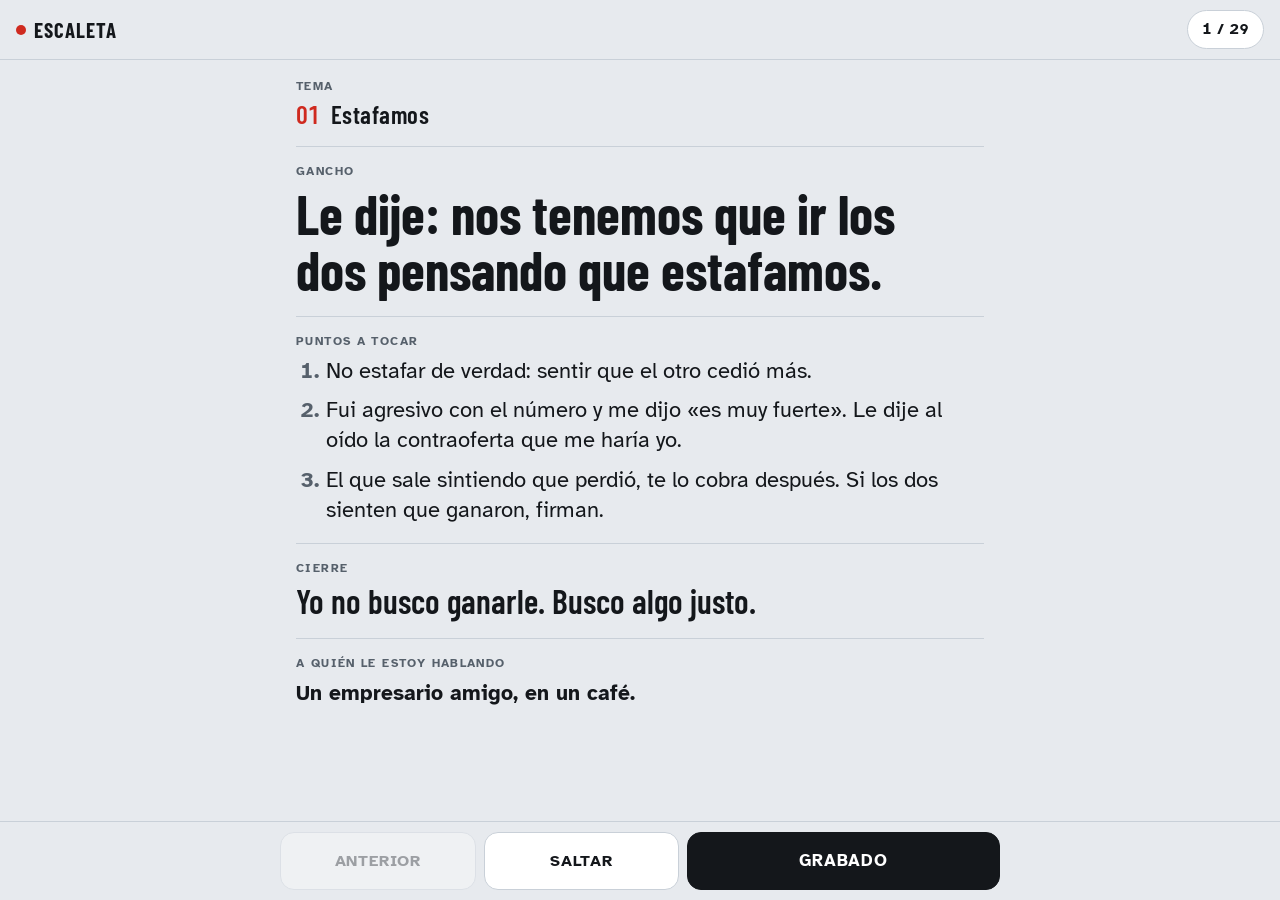
==== escaleta-61ca1c35302c6a0f/index.html @ a360f008 "escaleta: la app de grabacion, un tema por pantalla Tema, gancho, puntos a tocar, cierre y a quien l" ====
<!doctype html>
<html lang="es">
<head>
<meta charset="utf-8">
<meta name="viewport" content="width=device-width, initial-scale=1, viewport-fit=cover">
<meta name="robots" content="noindex, nofollow">
<meta name="description" content="Un tema por pantalla para grabar clips: gancho, puntos a tocar, cierre y a quién le hablás.">
<meta name="theme-color" content="#E7EAEE" media="(prefers-color-scheme: light)">
<meta name="theme-color" content="#0E1013" media="(prefers-color-scheme: dark)">
<meta name="apple-mobile-web-app-capable" content="yes">
<meta name="mobile-web-app-capable" content="yes">
<meta name="apple-mobile-web-app-status-bar-style" content="black-translucent">
<meta name="apple-mobile-web-app-title" content="Escaleta">
<title>Escaleta</title>
<link rel="manifest" href="manifest.webmanifest">
<link rel="icon" type="image/png" sizes="32x32" href="icons/favicon-32.png">
<link rel="apple-touch-icon" href="icons/apple-touch-icon.png">
<link rel="preload" href="fonts/barlow-condensed-700.woff2" as="font" type="font/woff2" crossorigin>
<link rel="preload" href="fonts/atkinson-hyperlegible-400.woff2" as="font" type="font/woff2" crossorigin>
<link rel="stylesheet" href="app.css">
</head>
<body>
<header class="top">
  <span class="marca"><span class="dot" aria-hidden="true"></span>ESCALETA</span>
  <button id="contador" class="contador" type="button" aria-label="Ver todos los temas">&nbsp;</button>
</header>

<main id="vista-tema" class="vista" aria-live="polite">
  <section class="campo">
    <p class="lbl">TEMA</p>
    <h1 id="tema" class="tema-titulo"></h1>
  </section>
  <section class="campo">
    <p class="lbl">GANCHO</p>
    <p id="gancho" class="gancho"></p>
  </section>
  <section class="campo">
    <p class="lbl">PUNTOS A TOCAR</p>
    <ol id="puntos" class="puntos"></ol>
  </section>
  <section class="campo">
    <p class="lbl">CIERRE</p>
    <p id="cierre" class="cierre"></p>
  </section>
  <section class="campo">
    <p class="lbl">A QUIÉN LE ESTOY HABLANDO</p>
    <p id="aquien" class="aquien"></p>
  </section>
</main>

<main id="vista-lista" class="vista" hidden>
  <div class="lista-head">
    <h2>Todos los temas</h2>
    <button id="volver" class="btn primario" type="button">VOLVER</button>
  </div>
  <p id="resumen" class="nota"></p>
  <ol id="items" class="items"></ol>
  <div class="pie">
    <button id="reiniciar" class="btn" type="button">Empezar de cero</button>
  </div>
</main>

<main id="vista-fin" class="vista" hidden>
  <p class="gancho">Listo.</p>
  <p id="fin-texto" class="aquien"></p>
  <div class="fila">
    <button id="ir-saltados" class="btn primario" type="button" hidden></button>
    <button id="ver-todos" class="btn" type="button">Ver todos</button>
  </div>
</main>

<main id="vista-error" class="vista" hidden>
  <p class="cierre">No pude cargar los guiones.</p>
  <p class="nota">Abrí la app una vez con internet para que se descarguen. Después funciona sin conexión.</p>
  <div class="fila"><button id="reintentar" class="btn primario" type="button">Reintentar</button></div>
</main>

<nav id="acciones" class="acciones" aria-label="Acciones">
  <div class="acciones-in">
    <button id="anterior" type="button">ANTERIOR</button>
    <button id="saltar" type="button">SALTAR</button>
    <button id="grabado" class="primario" type="button">GRABADO</button>
  </div>
</nav>

<script src="app.js" defer></script>
</body>
</html>
---- escaleta-61ca1c35302c6a0f/app.css ----
@font-face { font-family: "Barlow Condensed"; font-style: normal; font-weight: 600; font-display: swap; src: url("fonts/barlow-condensed-600.woff2") format("woff2"); }
@font-face { font-family: "Barlow Condensed"; font-style: normal; font-weight: 700; font-display: swap; src: url("fonts/barlow-condensed-700.woff2") format("woff2"); }
@font-face { font-family: "Atkinson Hyperlegible"; font-style: normal; font-weight: 400; font-display: swap; src: url("fonts/atkinson-hyperlegible-400.woff2") format("woff2"); }
@font-face { font-family: "Atkinson Hyperlegible"; font-style: normal; font-weight: 700; font-display: swap; src: url("fonts/atkinson-hyperlegible-700.woff2") format("woff2"); }

/* Un tema por pantalla, los botones siempre abajo al alcance del pulgar. */
:root {
  --bg: #E7EAEE;
  --surface: #FFFFFF;
  --ink: #14171B;
  --muted: #56606B;
  --line: #C9D0D8;
  --tally: #CF2A1F;
  --ok: #1E7449;
  --btn: #14171B;
  --btn-ink: #FFFFFF;
  --f-display: "Barlow Condensed", "Arial Narrow", "Roboto Condensed", sans-serif;
  --f-read: "Atkinson Hyperlegible", system-ui, -apple-system, "Segoe UI", Roboto, sans-serif;
  color-scheme: light;
}
@media (prefers-color-scheme: dark) {
  :root {
    --bg: #0E1013; --surface: #171A1F; --ink: #ECEFF3; --muted: #9AA4AF; --line: #2B3038;
    --tally: #FF4D40; --ok: #52C48C; --btn: #ECEFF3; --btn-ink: #0E1013;
    color-scheme: dark;
  }
}

* { box-sizing: border-box; }
html, body { margin: 0; }
body { background: var(--bg); color: var(--ink); font-family: var(--f-read); font-size: 16px; line-height: 1.45; -webkit-text-size-adjust: 100%; }
[hidden] { display: none !important; }
button { font: inherit; color: inherit; touch-action: manipulation; -webkit-tap-highlight-color: transparent; }
button:focus-visible { outline: 3px solid var(--tally); outline-offset: 2px; }

.top { position: sticky; top: 0; z-index: 2; display: flex; align-items: center; justify-content: space-between; gap: 12px; padding: calc(10px + env(safe-area-inset-top, 0px)) 16px 10px; background: var(--bg); border-bottom: 1px solid var(--line); }
.marca { display: inline-flex; align-items: center; gap: 8px; font-family: var(--f-display); font-weight: 700; font-size: 1.3rem; letter-spacing: 0.05em; }
.dot { width: 10px; height: 10px; border-radius: 50%; background: var(--tally); flex: none; }
.contador { border: 1px solid var(--line); background: var(--surface); border-radius: 999px; padding: 7px 14px; font-weight: 700; font-variant-numeric: tabular-nums; cursor: pointer; min-width: 4.5em; }

.vista { max-width: 720px; margin: 0 auto; padding: 18px 16px calc(116px + env(safe-area-inset-bottom, 0px)); display: grid; gap: 18px; }
.campo { display: grid; gap: 6px; min-width: 0; }
.campo + .campo { padding-top: 16px; border-top: 1px solid var(--line); }
.lbl { margin: 0; font-size: 0.72rem; font-weight: 700; letter-spacing: 0.12em; color: var(--muted); }

.tema-titulo { margin: 0; display: flex; flex-wrap: wrap; align-items: baseline; gap: 4px 10px; font-family: var(--f-display); font-weight: 600; font-size: 1.55rem; line-height: 1.1; letter-spacing: 0.02em; }
.num { color: var(--tally); font-variant-numeric: tabular-nums; }
.etiqueta { font-family: var(--f-read); font-size: 0.7rem; font-weight: 700; letter-spacing: 0.08em; text-transform: uppercase; padding: 2px 8px; border-radius: 999px; border: 1.5px solid currentColor; }
.etiqueta.ok { color: var(--ok); }
.etiqueta.salto, .etiqueta.opcional { color: var(--muted); }

.gancho { margin: 0; font-family: var(--f-display); font-weight: 700; font-size: clamp(2rem, 8.2vw, 3.4rem); line-height: 1.03; text-wrap: balance; }
.puntos { margin: 0; padding-left: 1.4em; display: grid; gap: 10px; font-size: clamp(1.1rem, 4.1vw, 1.35rem); line-height: 1.38; }
.puntos li::marker { font-weight: 700; color: var(--muted); }
.cierre { margin: 0; font-family: var(--f-display); font-weight: 600; font-size: clamp(1.5rem, 5.8vw, 2.1rem); line-height: 1.12; text-wrap: balance; }
.aquien { margin: 0; font-weight: 700; font-size: clamp(1.1rem, 4.1vw, 1.3rem); }

.acciones { position: fixed; left: 0; right: 0; bottom: 0; z-index: 3; padding: 10px 16px calc(10px + env(safe-area-inset-bottom, 0px)); background: var(--bg); border-top: 1px solid var(--line); }
.acciones-in { max-width: 720px; margin: 0 auto; display: grid; grid-template-columns: 1fr 1fr 1.6fr; gap: 8px; }
.acciones button { min-height: 58px; border-radius: 14px; border: 1px solid var(--line); background: var(--surface); font-weight: 700; font-size: 0.98rem; letter-spacing: 0.05em; cursor: pointer; }
.acciones .primario { background: var(--btn); color: var(--btn-ink); border-color: var(--btn); font-size: 1.08rem; }
.acciones button:disabled { opacity: 0.35; cursor: default; }

.btn { border: 1px solid var(--line); background: var(--surface); border-radius: 12px; padding: 12px 16px; font-weight: 700; cursor: pointer; }
.btn.primario { background: var(--btn); color: var(--btn-ink); border-color: var(--btn); }
.fila { display: flex; flex-wrap: wrap; gap: 8px; }
.nota { margin: 0; color: var(--muted); font-size: 0.92rem; }

.lista-head { display: flex; align-items: center; justify-content: space-between; gap: 12px; flex-wrap: wrap; }
.lista-head h2 { margin: 0; font-family: var(--f-display); font-weight: 700; font-size: 1.7rem; }
.items { list-style: none; margin: 0; padding: 0; display: grid; gap: 6px; }
.item { width: 100%; text-align: left; display: grid; grid-template-columns: 2.2em minmax(0, 1fr) auto; align-items: center; gap: 10px; padding: 12px 14px; border-radius: 12px; border: 1px solid var(--line); background: var(--surface); cursor: pointer; }
.item.actual { border-color: var(--tally); box-shadow: 0 0 0 1px var(--tally); }
.item.cerrado { opacity: 0.6; }
.item .n { color: var(--tally); font-weight: 700; font-variant-numeric: tabular-nums; }
.item .t { font-weight: 700; min-width: 0; }
.item .t small { display: block; font-weight: 400; color: var(--muted); overflow: hidden; text-overflow: ellipsis; white-space: nowrap; }
.item .e { font-size: 0.7rem; font-weight: 700; letter-spacing: 0.06em; text-transform: uppercase; }
.item .e.ok { color: var(--ok); }
.item .e.salto { color: var(--muted); }
.pie { padding-top: 8px; }

@media (prefers-reduced-motion: reduce) { * { transition: none !important; animation: none !important; } }
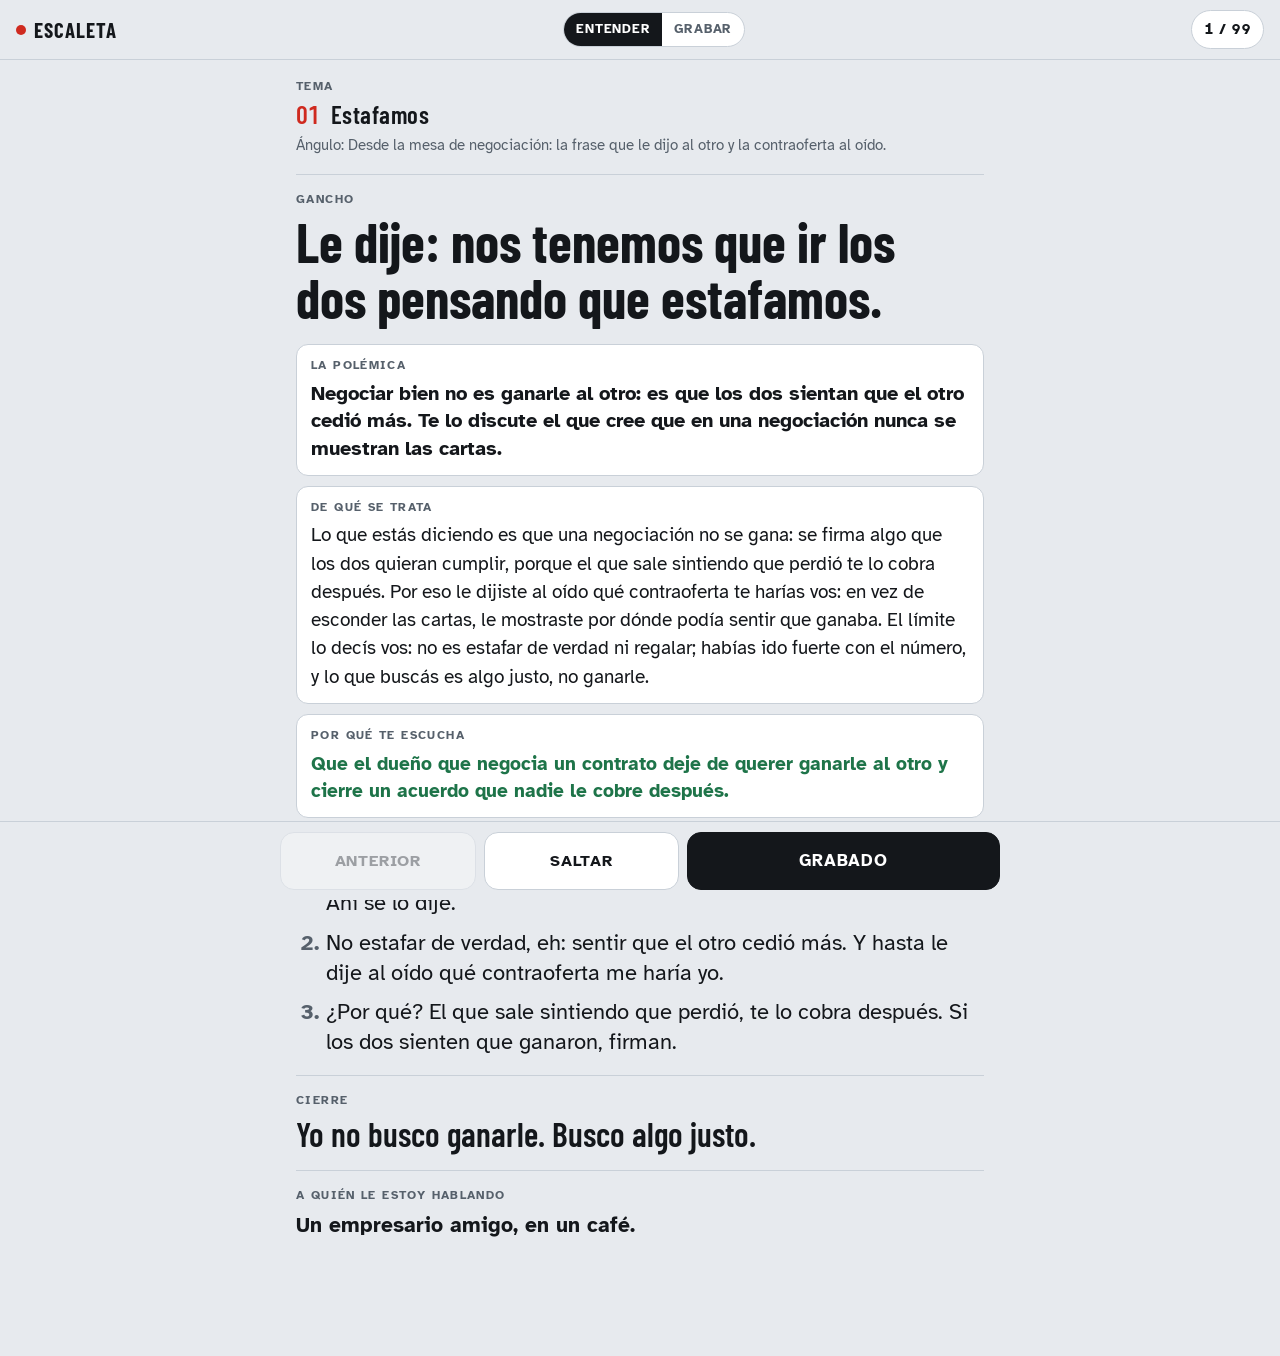
==== commit 1de40f78: "escaleta: los 99 temas con gancho, polemica, de que se trata y por que te escucha Cada tema suma la " ====
--- a/escaleta-61ca1c35302c6a0f/index.html
+++ b/escaleta-61ca1c35302c6a0f/index.html
@@ -21,7 +21,11 @@
 </head>
 <body>
 <header class="top">
-  <span class="marca"><span class="dot" aria-hidden="true"></span>ESCALETA</span>
+  <span class="marca"><span class="dot" aria-hidden="true"></span><span class="marca-txt">ESCALETA</span></span>
+  <div class="modo" role="group" aria-label="Modo">
+    <button id="modo-entender" type="button" aria-pressed="true">ENTENDER</button>
+    <button id="modo-grabar" type="button" aria-pressed="false">GRABAR</button>
+  </div>
   <button id="contador" class="contador" type="button" aria-label="Ver todos los temas">&nbsp;</button>
 </header>
 
@@ -29,10 +33,23 @@
   <section class="campo">
     <p class="lbl">TEMA</p>
     <h1 id="tema" class="tema-titulo"></h1>
+    <p id="angulo" class="angulo prep"></p>
   </section>
   <section class="campo">
     <p class="lbl">GANCHO</p>
     <p id="gancho" class="gancho"></p>
+  </section>
+  <section class="campo prep" id="campo-polemica">
+    <p class="lbl">LA POLÉMICA</p>
+    <p id="polemica" class="polemica"></p>
+  </section>
+  <section class="campo prep" id="campo-insight">
+    <p class="lbl">DE QUÉ SE TRATA</p>
+    <p id="insight" class="insight"></p>
+  </section>
+  <section class="campo prep" id="campo-objetivo">
+    <p class="lbl">POR QUÉ TE ESCUCHA</p>
+    <p id="objetivo" class="objetivo"></p>
   </section>
   <section class="campo">
     <p class="lbl">PUNTOS A TOCAR</p>
--- a/escaleta-61ca1c35302c6a0f/app.css
+++ b/escaleta-61ca1c35302c6a0f/app.css
@@ -36,7 +36,18 @@
 .top { position: sticky; top: 0; z-index: 2; display: flex; align-items: center; justify-content: space-between; gap: 12px; padding: calc(10px + env(safe-area-inset-top, 0px)) 16px 10px; background: var(--bg); border-bottom: 1px solid var(--line); }
 .marca { display: inline-flex; align-items: center; gap: 8px; font-family: var(--f-display); font-weight: 700; font-size: 1.3rem; letter-spacing: 0.05em; }
 .dot { width: 10px; height: 10px; border-radius: 50%; background: var(--tally); flex: none; }
-.contador { border: 1px solid var(--line); background: var(--surface); border-radius: 999px; padding: 7px 14px; font-weight: 700; font-variant-numeric: tabular-nums; cursor: pointer; min-width: 4.5em; }
+.contador { border: 1px solid var(--line); background: var(--surface); border-radius: 999px; padding: 7px 12px; font-weight: 700; font-variant-numeric: tabular-nums; cursor: pointer; min-width: 4.5em; flex: none; }
+.modo { display: inline-flex; border: 1px solid var(--line); border-radius: 999px; overflow: hidden; background: var(--surface); flex: none; }
+.modo button { border: 0; background: transparent; padding: 7px 12px; font-size: 0.8rem; font-weight: 700; letter-spacing: 0.06em; color: var(--muted); cursor: pointer; }
+.modo button[aria-pressed="true"] { background: var(--btn); color: var(--btn-ink); }
+body.grabar .prep { display: none; }
+
+.angulo { margin: 0; color: var(--muted); font-size: 0.95rem; }
+.angulo:empty { display: none; }
+.polemica { margin: 0; font-weight: 700; font-size: clamp(1.08rem, 4vw, 1.28rem); line-height: 1.35; }
+.insight { margin: 0; font-size: clamp(1.02rem, 3.8vw, 1.18rem); line-height: 1.5; }
+.objetivo { margin: 0; font-size: clamp(1.02rem, 3.8vw, 1.18rem); line-height: 1.45; color: var(--ok); font-weight: 700; }
+@media (max-width: 479px) { .marca-txt { display: none; } }
 
 .vista { max-width: 720px; margin: 0 auto; padding: 18px 16px calc(116px + env(safe-area-inset-bottom, 0px)); display: grid; gap: 18px; }
 .campo { display: grid; gap: 6px; min-width: 0; }
@@ -52,6 +63,8 @@
 .gancho { margin: 0; font-family: var(--f-display); font-weight: 700; font-size: clamp(2rem, 8.2vw, 3.4rem); line-height: 1.03; text-wrap: balance; }
 .puntos { margin: 0; padding-left: 1.4em; display: grid; gap: 10px; font-size: clamp(1.1rem, 4.1vw, 1.35rem); line-height: 1.38; }
 .puntos li::marker { font-weight: 700; color: var(--muted); }
+.escena { color: var(--tally); font-style: italic; }
+.escena b { font-style: normal; letter-spacing: 0.02em; }
 .cierre { margin: 0; font-family: var(--f-display); font-weight: 600; font-size: clamp(1.5rem, 5.8vw, 2.1rem); line-height: 1.12; text-wrap: balance; }
 .aquien { margin: 0; font-weight: 700; font-size: clamp(1.1rem, 4.1vw, 1.3rem); }
 
@@ -80,4 +93,9 @@
 .item .e.salto { color: var(--muted); }
 .pie { padding-top: 8px; }
 
+/* Modo entender: lo que es para preparar va en un recuadro, aparte del guion. */
+.vista .campo.prep { padding: 12px 14px; border: 1px solid var(--line); border-radius: 12px; background: var(--surface); }
+.vista .campo.prep + .campo.prep { margin-top: -8px; }
+body:not(.grabar) .vista .campo.prep + .campo:not(.prep) { border-top: 0; padding-top: 0; }
+
 @media (prefers-reduced-motion: reduce) { * { transition: none !important; animation: none !important; } }
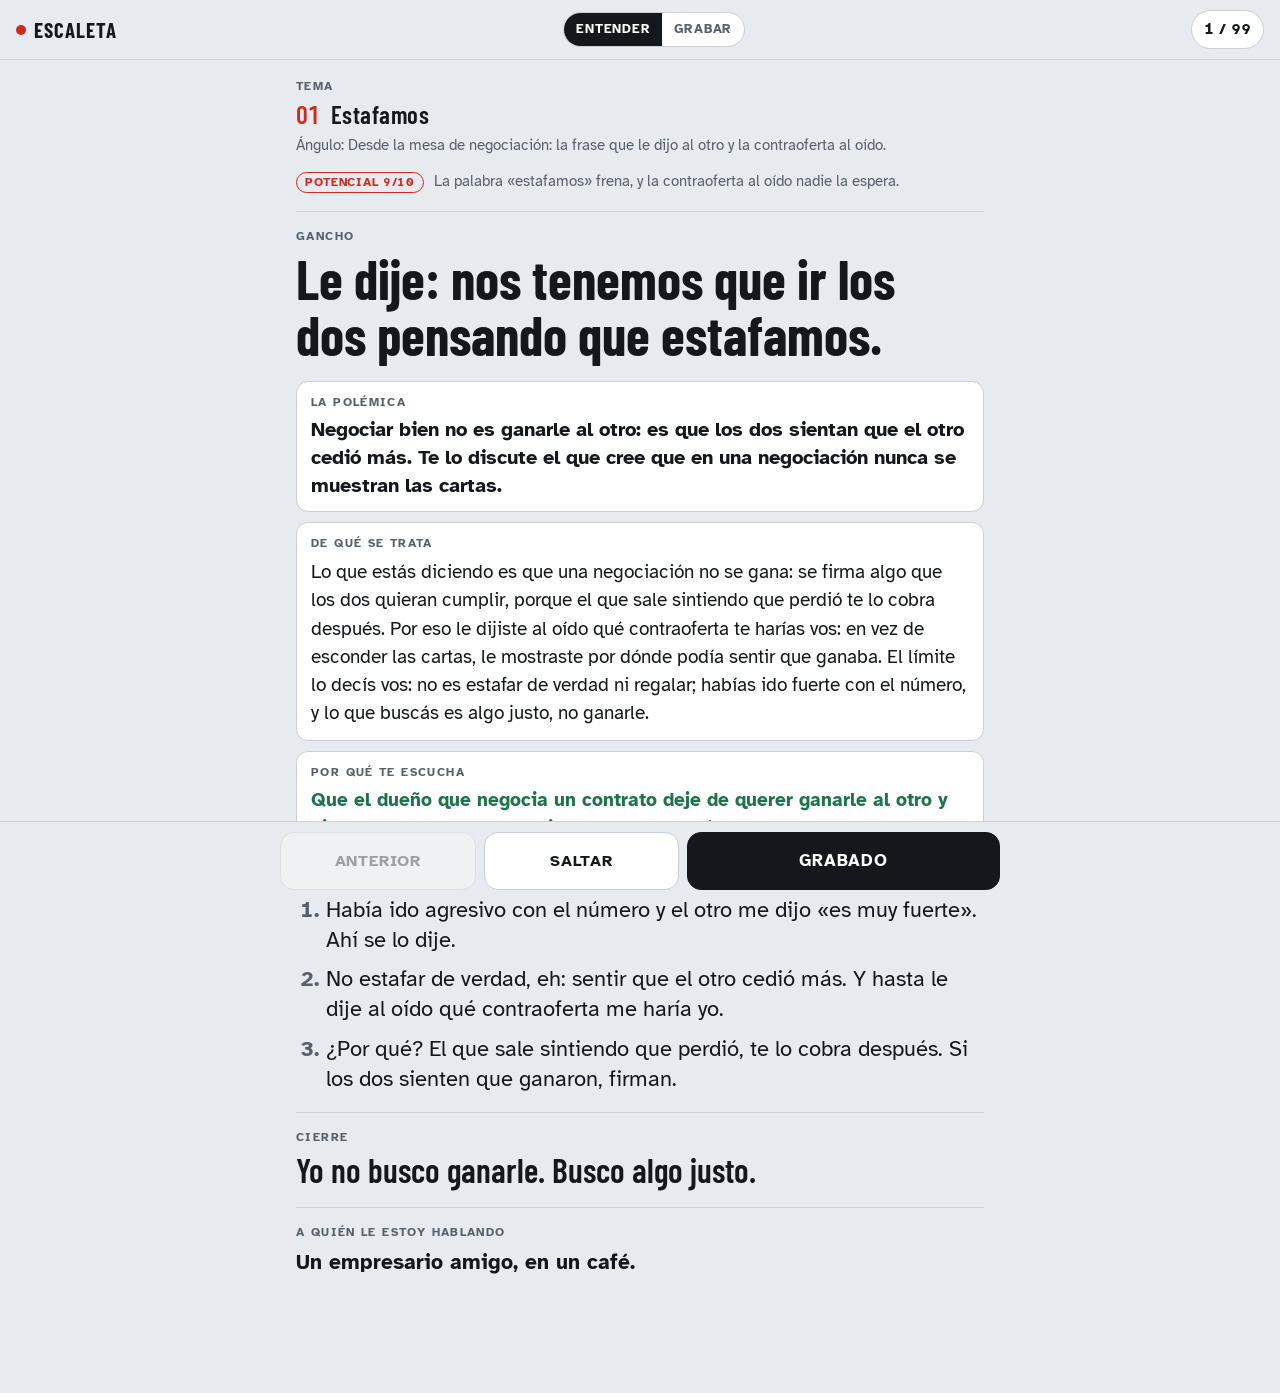
==== commit 300ba571: "escaleta: ganchos mas filosos, potencial viral y el plan de hoy por bloques 56 ganchos reescritos pa" ====
--- a/escaleta-61ca1c35302c6a0f/index.html
+++ b/escaleta-61ca1c35302c6a0f/index.html
@@ -34,6 +34,7 @@
     <p class="lbl">TEMA</p>
     <h1 id="tema" class="tema-titulo"></h1>
     <p id="angulo" class="angulo prep"></p>
+    <p id="potencial" class="potencial prep"></p>
   </section>
   <section class="campo">
     <p class="lbl">GANCHO</p>
--- a/escaleta-61ca1c35302c6a0f/app.css
+++ b/escaleta-61ca1c35302c6a0f/app.css
@@ -44,6 +44,9 @@
 
 .angulo { margin: 0; color: var(--muted); font-size: 0.95rem; }
 .angulo:empty { display: none; }
+.potencial { margin: 8px 0 0; color: var(--muted); font-size: 0.95rem; }
+.potencial:empty { display: none; }
+.nota-viral { display: inline-block; margin-right: 6px; padding: 1px 8px; border-radius: 999px; border: 1.5px solid var(--tally); color: var(--tally); font-size: 0.72rem; letter-spacing: 0.06em; text-transform: uppercase; font-variant-numeric: tabular-nums; }
 .polemica { margin: 0; font-weight: 700; font-size: clamp(1.08rem, 4vw, 1.28rem); line-height: 1.35; }
 .insight { margin: 0; font-size: clamp(1.02rem, 3.8vw, 1.18rem); line-height: 1.5; }
 .objetivo { margin: 0; font-size: clamp(1.02rem, 3.8vw, 1.18rem); line-height: 1.45; color: var(--ok); font-weight: 700; }
@@ -91,6 +94,11 @@
 .item .e { font-size: 0.7rem; font-weight: 700; letter-spacing: 0.06em; text-transform: uppercase; }
 .item .e.ok { color: var(--ok); }
 .item .e.salto { color: var(--muted); }
+.item .e { text-align: right; }
+.item .e .v { display: block; color: var(--tally); font-variant-numeric: tabular-nums; }
+.item.cerrado .e .v { color: var(--muted); }
+.items .corte { margin: 14px 2px 0; font-size: 0.72rem; font-weight: 700; letter-spacing: 0.08em; text-transform: uppercase; color: var(--muted); }
+.items .corte:first-child { margin-top: 0; }
 .pie { padding-top: 8px; }
 
 /* Modo entender: lo que es para preparar va en un recuadro, aparte del guion. */
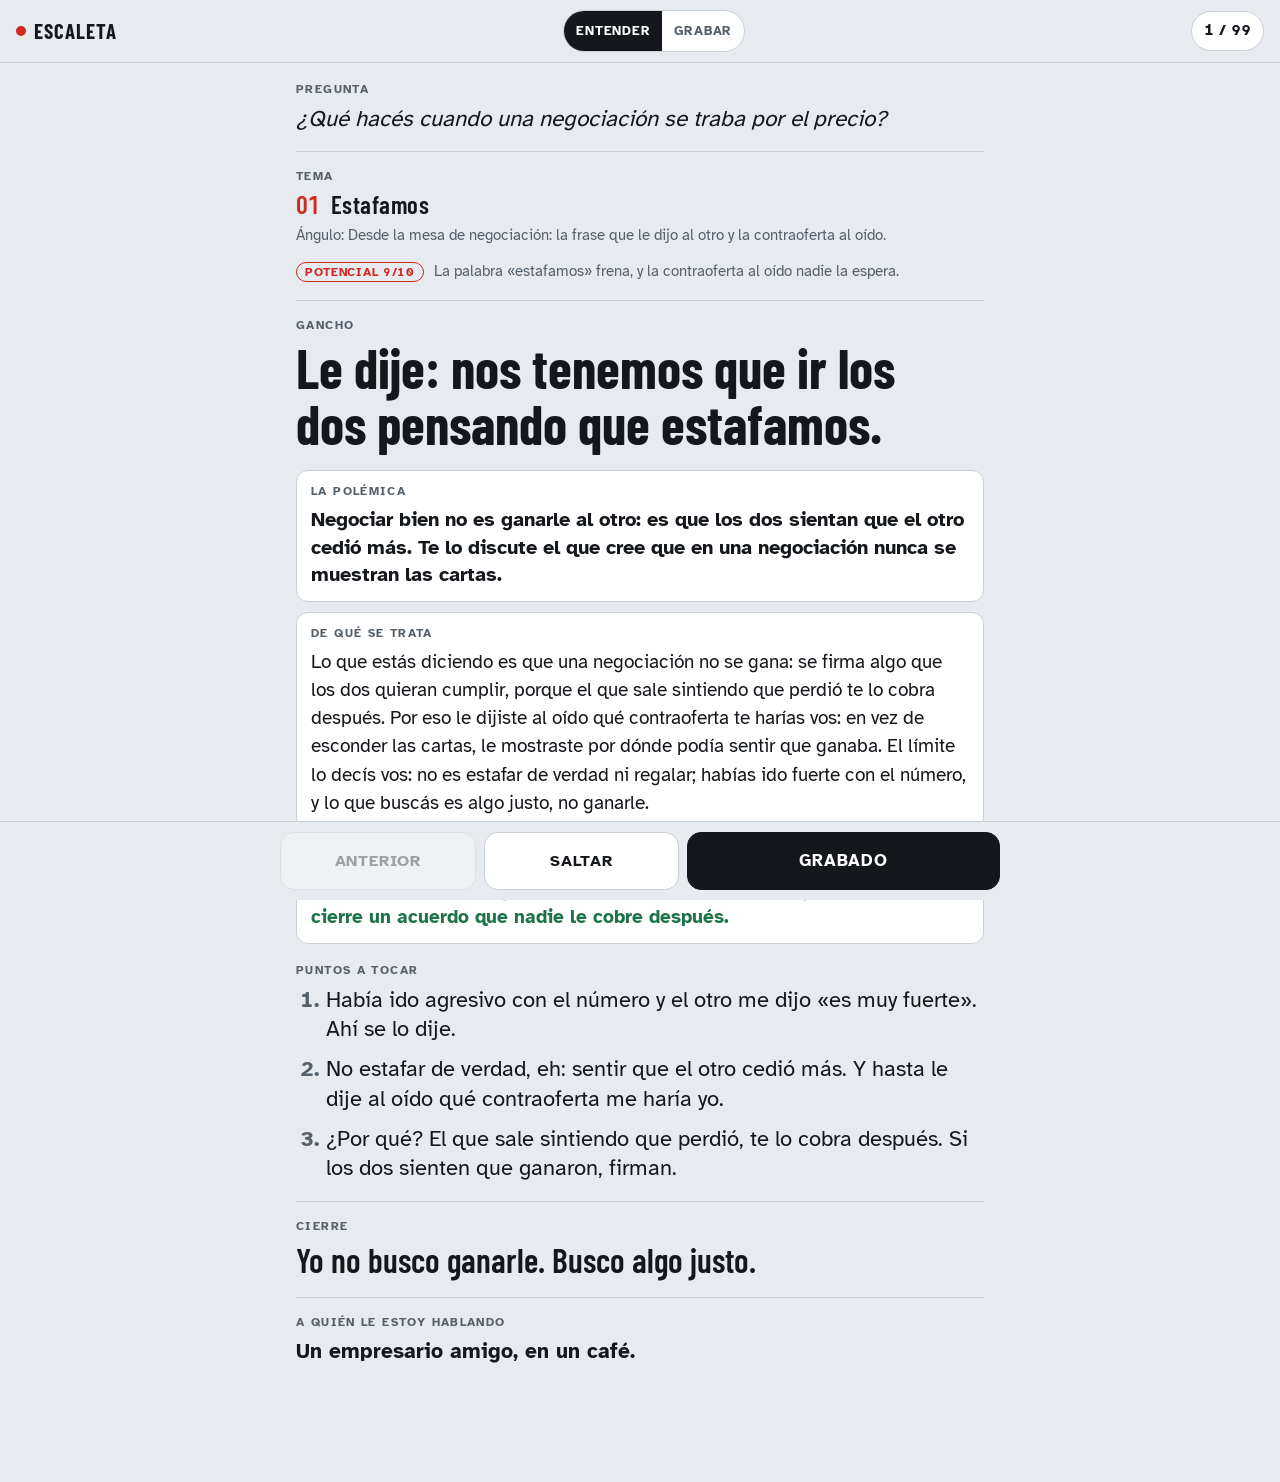
==== commit 4aeecf02: "escaleta: la pregunta del entrevistador arriba de cada tema Como en el estudio no hay nadie que preg" ====
--- a/escaleta-61ca1c35302c6a0f/index.html
+++ b/escaleta-61ca1c35302c6a0f/index.html
@@ -30,6 +30,10 @@
 </header>
 
 <main id="vista-tema" class="vista" aria-live="polite">
+  <section class="campo" id="campo-pregunta">
+    <p class="lbl">PREGUNTA</p>
+    <p id="pregunta" class="pregunta"></p>
+  </section>
   <section class="campo">
     <p class="lbl">TEMA</p>
     <h1 id="tema" class="tema-titulo"></h1>
--- a/escaleta-61ca1c35302c6a0f/app.css
+++ b/escaleta-61ca1c35302c6a0f/app.css
@@ -42,6 +42,9 @@
 .modo button[aria-pressed="true"] { background: var(--btn); color: var(--btn-ink); }
 body.grabar .prep { display: none; }
 
+/* La pregunta del entrevistador que no está: la voz del otro, en cursiva. */
+.pregunta { margin: 0; font-size: clamp(1.15rem, 4.4vw, 1.4rem); line-height: 1.3; font-style: italic; }
+body.grabar .pregunta { font-size: clamp(1.05rem, 4vw, 1.25rem); }
 .angulo { margin: 0; color: var(--muted); font-size: 0.95rem; }
 .angulo:empty { display: none; }
 .potencial { margin: 8px 0 0; color: var(--muted); font-size: 0.95rem; }
@@ -106,4 +109,27 @@
 .vista .campo.prep + .campo.prep { margin-top: -8px; }
 body:not(.grabar) .vista .campo.prep + .campo:not(.prep) { border-top: 0; padding-top: 0; }
 
+/* En el celular: el notch de costado no tapa nada y los botones de arriba se tocan fácil. */
+.top, .vista, .acciones { padding-left: max(16px, env(safe-area-inset-left, 0px)); padding-right: max(16px, env(safe-area-inset-right, 0px)); }
+.modo button, .contador { min-height: 40px; }
+
+/* Grabar: menos aire entre campos, así gancho, puntos y cierre entran de un vistazo. */
+body.grabar .top { position: static; padding-top: calc(6px + env(safe-area-inset-top, 0px)); padding-bottom: 6px; }
+body.grabar .vista { gap: 10px; padding-top: 12px; }
+body.grabar .campo { gap: 3px; }
+body.grabar .campo + .campo { padding-top: 8px; }
+body.grabar .tema-titulo { font-size: 1.35rem; }
+body.grabar .puntos { gap: 6px; }
+
+/* Celular acostado: barras más finas y letra a la medida de la altura. */
+@media (orientation: landscape) and (max-height: 500px) {
+  .top { position: static; padding-top: calc(6px + env(safe-area-inset-top, 0px)); padding-bottom: 6px; }
+  .vista { padding-bottom: calc(76px + env(safe-area-inset-bottom, 0px)); }
+  .acciones { padding-top: 6px; padding-bottom: calc(6px + env(safe-area-inset-bottom, 0px)); }
+  .acciones button { min-height: 46px; }
+  .tema-titulo { font-size: 1.3rem; }
+  .gancho { font-size: clamp(1.6rem, 4.2vw, 2.4rem); }
+  .cierre { font-size: clamp(1.3rem, 3.2vw, 1.8rem); }
+}
+
 @media (prefers-reduced-motion: reduce) { * { transition: none !important; animation: none !important; } }
